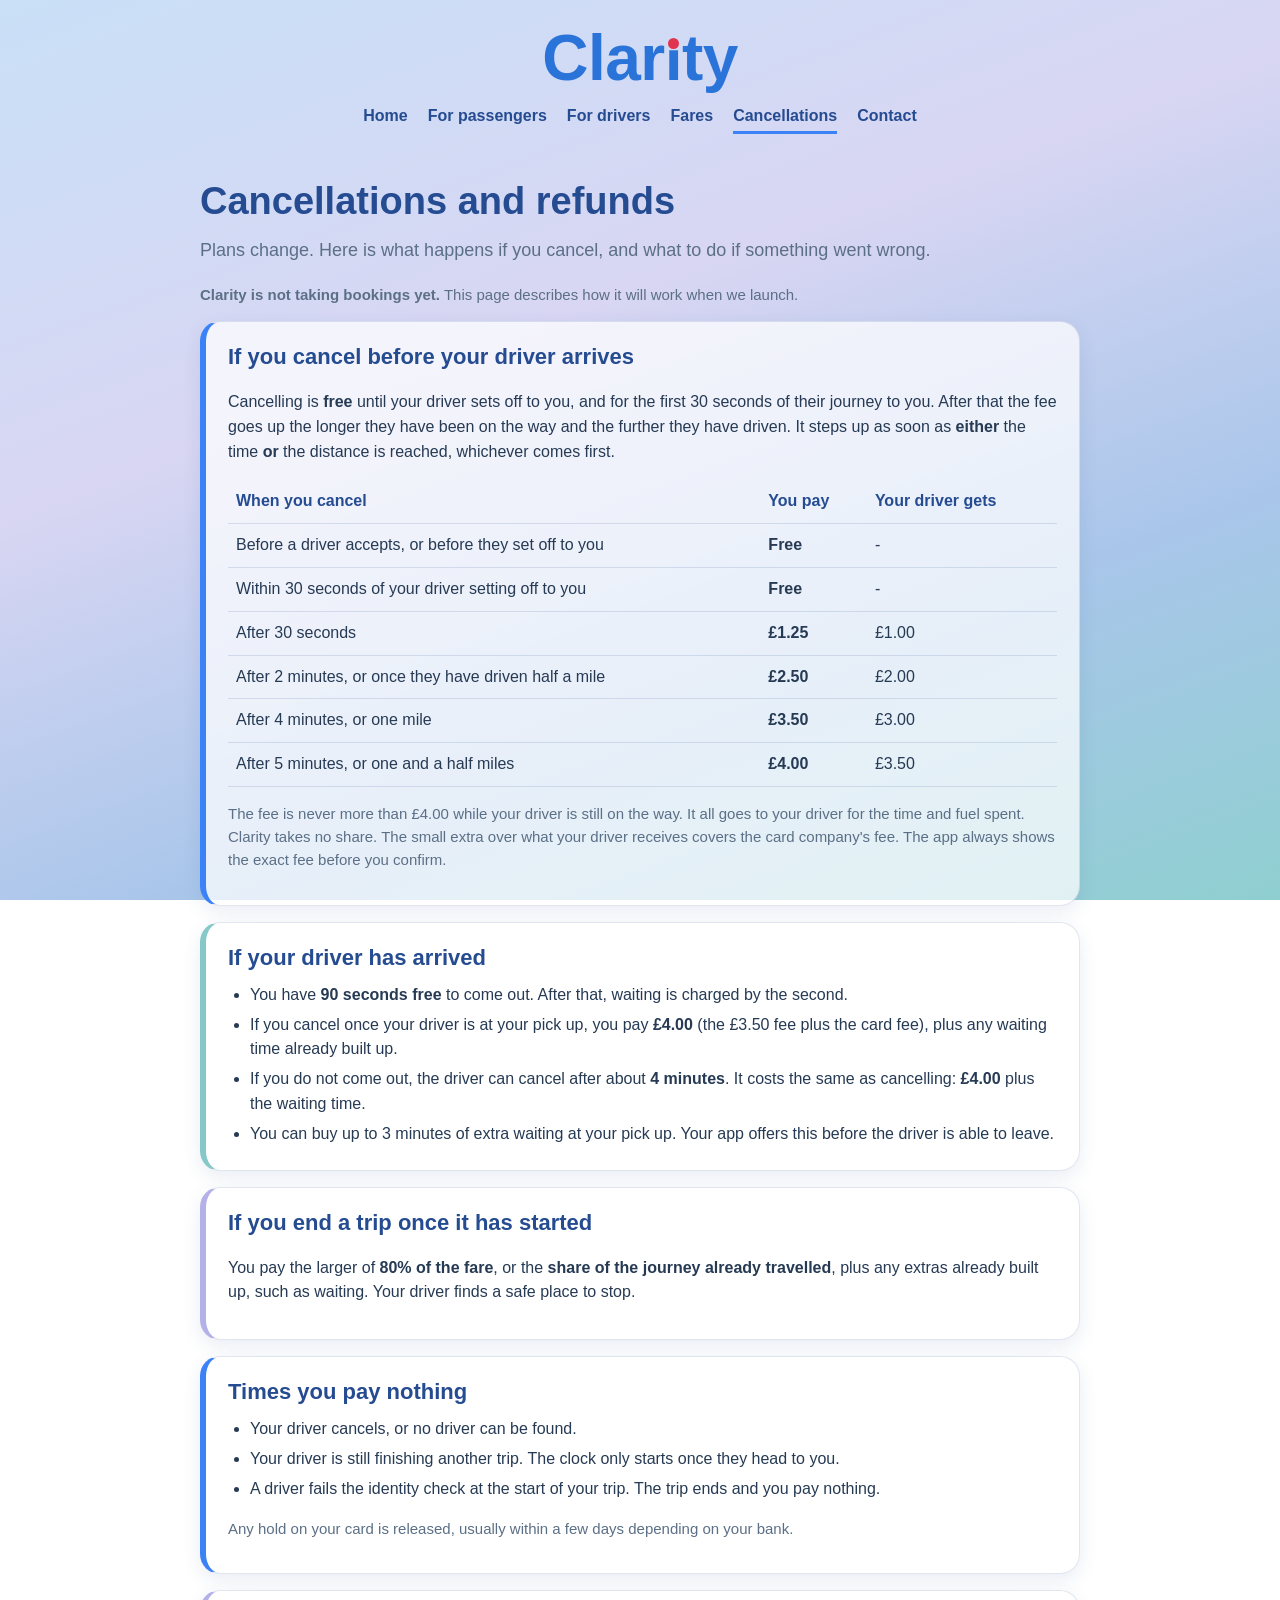
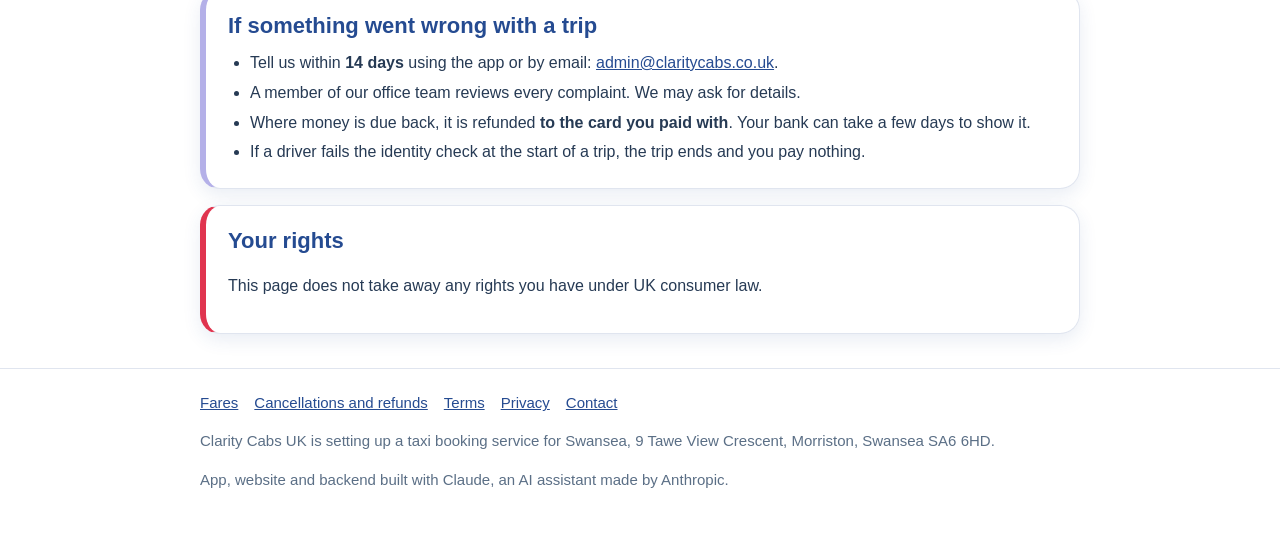
==== cancellations.html @ 17a3097c "Clarity website, pre-launch: coming soon to Swansea Co-Authored-By: Claude Sonnet 5.5 <noreply@anthr" ====
<!doctype html>
<html lang="en-GB">
<head>
<meta charset="utf-8">
<meta name="viewport" content="width=device-width, initial-scale=1">
<title>Cancellations and refunds | Clarity</title>
<meta name="description" content="When a trip can be cancelled, what it costs, and how refunds work at Clarity.">
<link rel="stylesheet" href="style.css?v=2">
</head>
<body>
<header class="site"><div class="wrap">
  <a class="mark" href="/" aria-label="Clarity home">Clar<span class="i"><span class="stem">ı</span></span>ty</a>
  <nav>
    <a href="/">Home</a>
    <a href="passengers.html">For passengers</a>
    <a href="drivers.html">For drivers</a>
    <a href="fares.html">Fares</a>
    <a href="cancellations.html" aria-current="page">Cancellations</a>
    <a href="contact.html">Contact</a>
  </nav>
</div></header>

<main class="wrap">
  <h1 class="page">Cancellations and refunds</h1>
  <p class="lead">Plans change. Here is what happens if you cancel, and what to do if something went wrong.</p>
  <p class="note"><strong>Clarity is not taking bookings yet.</strong> This page describes how it will work when we launch.</p>

  <div class="card">
    <h2>If you cancel before your driver arrives</h2>
    <p>Cancelling is <strong>free</strong> until your driver sets off to you, and for the first 30 seconds of their journey to you. After that the fee goes up the longer they have been on the way and the further they have driven. It steps up as soon as <strong>either</strong> the time <strong>or</strong> the distance is reached, whichever comes first.</p>
    <table>
      <tr><th>When you cancel</th><th>You pay</th><th>Your driver gets</th></tr>
      <tr><td>Before a driver accepts, or before they set off to you</td><td><strong>Free</strong></td><td>-</td></tr>
      <tr><td>Within 30 seconds of your driver setting off to you</td><td><strong>Free</strong></td><td>-</td></tr>
      <tr><td>After 30 seconds</td><td><strong>£1.25</strong></td><td>£1.00</td></tr>
      <tr><td>After 2 minutes, or once they have driven half a mile</td><td><strong>£2.50</strong></td><td>£2.00</td></tr>
      <tr><td>After 4 minutes, or one mile</td><td><strong>£3.50</strong></td><td>£3.00</td></tr>
      <tr><td>After 5 minutes, or one and a half miles</td><td><strong>£4.00</strong></td><td>£3.50</td></tr>
    </table>
    <p class="note">The fee is never more than £4.00 while your driver is still on the way. It all goes to your driver for the time and fuel spent. Clarity takes no share. The small extra over what your driver receives covers the card company's fee. The app always shows the exact fee before you confirm.</p>
  </div>

  <div class="card teal">
    <h2>If your driver has arrived</h2>
    <ul>
      <li>You have <strong>90 seconds free</strong> to come out. After that, waiting is charged by the second.</li>
      <li>If you cancel once your driver is at your pick up, you pay <strong>£4.00</strong> (the £3.50 fee plus the card fee), plus any waiting time already built up.</li>
      <li>If you do not come out, the driver can cancel after about <strong>4 minutes</strong>. It costs the same as cancelling: <strong>£4.00</strong> plus the waiting time.</li>
      <li>You can buy up to 3 minutes of extra waiting at your pick up. Your app offers this before the driver is able to leave.</li>
    </ul>
  </div>

  <div class="card lilac">
    <h2>If you end a trip once it has started</h2>
    <p>You pay the larger of <strong>80% of the fare</strong>, or the <strong>share of the journey already travelled</strong>, plus any extras already built up, such as waiting. Your driver finds a safe place to stop.</p>
  </div>

  <div class="card">
    <h2>Times you pay nothing</h2>
    <ul>
      <li>Your driver cancels, or no driver can be found.</li>
      <li>Your driver is still finishing another trip. The clock only starts once they head to you.</li>
      <li>A driver fails the identity check at the start of your trip. The trip ends and you pay nothing.</li>
    </ul>
    <p class="note">Any hold on your card is released, usually within a few days depending on your bank.</p>
  </div>


  <div class="card lilac">
    <h2>If something went wrong with a trip</h2>
    <ul>
      <li>Tell us within <strong>14 days</strong> using the app or by email: <a href="mailto:admin@claritycabs.co.uk">admin@claritycabs.co.uk</a>.</li>
      <li>A member of our office team reviews every complaint. We may ask for details.</li>
      <li>Where money is due back, it is refunded <strong>to the card you paid with</strong>. Your bank can take a few days to show it.</li>
      <li>If a driver fails the identity check at the start of a trip, the trip ends and you pay nothing.</li>
    </ul>
  </div>

  <div class="card red">
    <h2>Your rights</h2>
    <p>This page does not take away any rights you have under UK consumer law.</p>
  </div>
</main>

<footer class="site"><div class="wrap">
  <a href="fares.html">Fares</a><a href="cancellations.html">Cancellations and refunds</a><a href="terms.html">Terms</a><a href="privacy.html">Privacy</a><a href="contact.html">Contact</a>
  <p>Clarity Cabs UK is setting up a taxi booking service for Swansea, 9 Tawe View Crescent, Morriston, Swansea SA6 6HD.</p>
  <p>App, website and backend built with Claude, an AI assistant made by Anthropic.</p>
</div></footer>
</body>
</html>
---- style.css ----
/* Clarity website: the same icy blue and lilac look as the apps. One stylesheet, no scripts, no outside fonts or trackers. */
:root {
  --navy: #254b91;
  --ink: #263a54;
  --muted: #5b6f86;
  --blue: #3b82f6;
  --red: #e0344f;
  --card: rgba(255, 255, 255, 0.72);
  --edge: rgba(37, 75, 145, 0.14);
}
* { box-sizing: border-box; }
html { -webkit-text-size-adjust: 100%; }
body {
  margin: 0;
  font-family: "Segoe UI", Roboto, "Helvetica Neue", Arial, sans-serif;
  color: var(--ink);
  line-height: 1.55;
  background: linear-gradient(160deg, #c9e0f7 0%, #d8d6f3 38%, #a9c6ea 70%, #8fcfd0 100%) fixed;
  min-height: 100vh;
}
a { color: var(--navy); }
.wrap { max-width: 920px; margin: 0 auto; padding: 0 20px; }

header.site { padding: 26px 0 8px; }
header.site .wrap { display: flex; flex-direction: column; align-items: center; gap: 14px; text-align: center; }
.mark { font-size: 64px; display: block; font-weight: 800; color: #2a74d9; text-decoration: none; letter-spacing: -0.5px; line-height: 1; }
.mark .i { position: relative; display: inline-block; }
.mark .stem { display: inline-block; clip-path: inset(0.38em 0 0 0); }
.mark .i::after { content: ""; position: absolute; left: 50%; top: 0.18em; width: 0.18em; height: 0.18em; margin-left: -0.09em; border-radius: 50%; background: var(--red); }
nav { display: flex; flex-wrap: wrap; justify-content: center; gap: 6px 20px; }
nav a { text-decoration: none; font-weight: 600; color: var(--navy); }
nav a[aria-current="page"] { border-bottom: 3px solid var(--blue); padding-bottom: 2px; }

.hero { padding: 22px 0 18px; text-align: left; }
.hero h1 { font-size: clamp(30px, 6vw, 46px); line-height: 1.12; margin: 0 0 14px; color: var(--navy); }
.hero p { font-size: 19px; max-width: 640px; margin: 0 0 12px; color: var(--ink); }
.soon { display: inline-block; background: var(--navy); color: #fff; font-weight: 700; padding: 8px 16px; border-radius: 22px; margin-top: 6px; }

h1.page { font-size: clamp(28px, 5vw, 38px); color: var(--navy); margin: 30px 0 6px; }
h2 { font-size: 22px; color: var(--navy); margin: 0 0 8px; }
.lead { font-size: 18px; color: var(--muted); margin: 0 0 18px; }

.card { background: var(--card); border: 1px solid var(--edge); border-left: 6px solid var(--blue); border-radius: 20px; padding: 18px 22px; margin: 0 0 16px; box-shadow: 0 6px 18px rgba(37, 75, 145, 0.10); }
.card.teal { border-left-color: #86c8c8; }
.card.lilac { border-left-color: #b4b0e8; }
.card.red { border-left-color: var(--red); }
.card ul, .card ol { margin: 6px 0 4px; padding-left: 22px; }
.card li { margin: 5px 0; }
.grid { display: grid; gap: 16px; grid-template-columns: repeat(auto-fit, minmax(260px, 1fr)); }
.grid .card { margin: 0; }

table { width: 100%; border-collapse: collapse; margin: 8px 0 4px; }
th, td { text-align: left; padding: 9px 8px; border-bottom: 1px solid var(--edge); vertical-align: top; }
th { color: var(--navy); }

.badges { display: flex; flex-wrap: wrap; gap: 12px; margin-top: 18px; }
.store { display: inline-flex; flex-direction: column; justify-content: center; min-width: 190px; padding: 10px 20px; border-radius: 14px; background: #1b2740; color: #fff; opacity: 0.55; cursor: default; line-height: 1.2; }
.store small { font-size: 12px; letter-spacing: 0.4px; }
.store strong { font-size: 20px; }
.steps-list { list-style: none; margin: 8px 0 2px; padding: 0; }
.steps-list li { display: flex; gap: 12px; align-items: flex-start; margin: 0 0 12px; }
.num { flex: none; width: 28px; height: 28px; border-radius: 50%; background: var(--blue); color: #fff; font-weight: 800; display: flex; align-items: center; justify-content: center; }
.video { max-width: 520px; max-height: 190px; aspect-ratio: 16 / 9; border: 2px dashed rgba(37, 75, 145, 0.35); border-radius: 18px; background: rgba(255, 255, 255, 0.45); display: flex; align-items: center; justify-content: center; color: var(--muted); font-weight: 700; margin: 6px 0 8px; }
.note { font-size: 15px; color: var(--muted); }
.todo { background: #fff4c9; border: 1px dashed #d9a400; padding: 1px 6px; border-radius: 6px; font-weight: 600; }

footer.site { margin-top: 34px; padding: 22px 0 40px; border-top: 1px solid var(--edge); font-size: 15px; color: var(--muted); }
footer.site a { margin-right: 16px; }
@media (max-width: 520px) { .hide-sm { display: none; } .card { padding: 16px 16px; } nav a { font-size: 14.5px; } .mark { font-size: 50px; } nav { gap: 6px 14px; } }

/* screen galleries (passenger and driver pages) */
.shots { display: flex; gap: 18px; overflow-x: auto; scroll-snap-type: x proximity; padding: 4px 4px 14px; margin: 10px 0 0; align-items: flex-start; -webkit-overflow-scrolling: touch; }
.shots figure { margin: 0; text-align: center; flex: 0 0 180px; scroll-snap-align: start; }
.shots img { width: 100%; max-width: 260px; height: auto; border-radius: 22px; border: 1px solid var(--edge); box-shadow: 0 8px 22px rgba(37, 75, 145, 0.18); }
.shots figcaption { font-size: 15px; color: var(--ink); margin-top: 8px; }
.shots figcaption strong { display: block; color: var(--navy); }

/* driver calculator */
.calc { display: grid; gap: 12px; grid-template-columns: repeat(auto-fit, minmax(220px, 1fr)); margin: 12px 0; }
.calc label { display: block; font-weight: 600; color: var(--navy); font-size: 15px; }
.calc input { display: block; width: 100%; margin-top: 6px; padding: 11px 12px; font-size: 18px; border: 1px solid var(--edge); border-radius: 12px; background: #fff; color: var(--ink); }
.calcout { font-size: 19px; font-weight: 700; color: var(--navy); background: rgba(255,255,255,.75); border-radius: 14px; padding: 14px 16px; margin: 6px 0 10px; }
.calc select { display: block; width: 100%; margin-top: 6px; padding: 11px 12px; font-size: 18px; border: 1px solid var(--edge); border-radius: 12px; background: #fff; color: var(--ink); }

.shares { display: flex; flex-wrap: wrap; align-items: center; gap: 10px; margin-top: 12px; }
a.share { display: inline-flex; align-items: center; justify-content: center; width: 44px; height: 44px; border-radius: 50%; background: var(--blue); color: #fff; }
a.share svg { width: 22px; height: 22px; fill: currentColor; }
a.share:hover, a.share:focus-visible { background: var(--red); }
.grid.after { margin-bottom: 30px; }
.tablewrap { overflow-x: auto; }
.tablewrap table { min-width: 560px; font-size: 15px; }
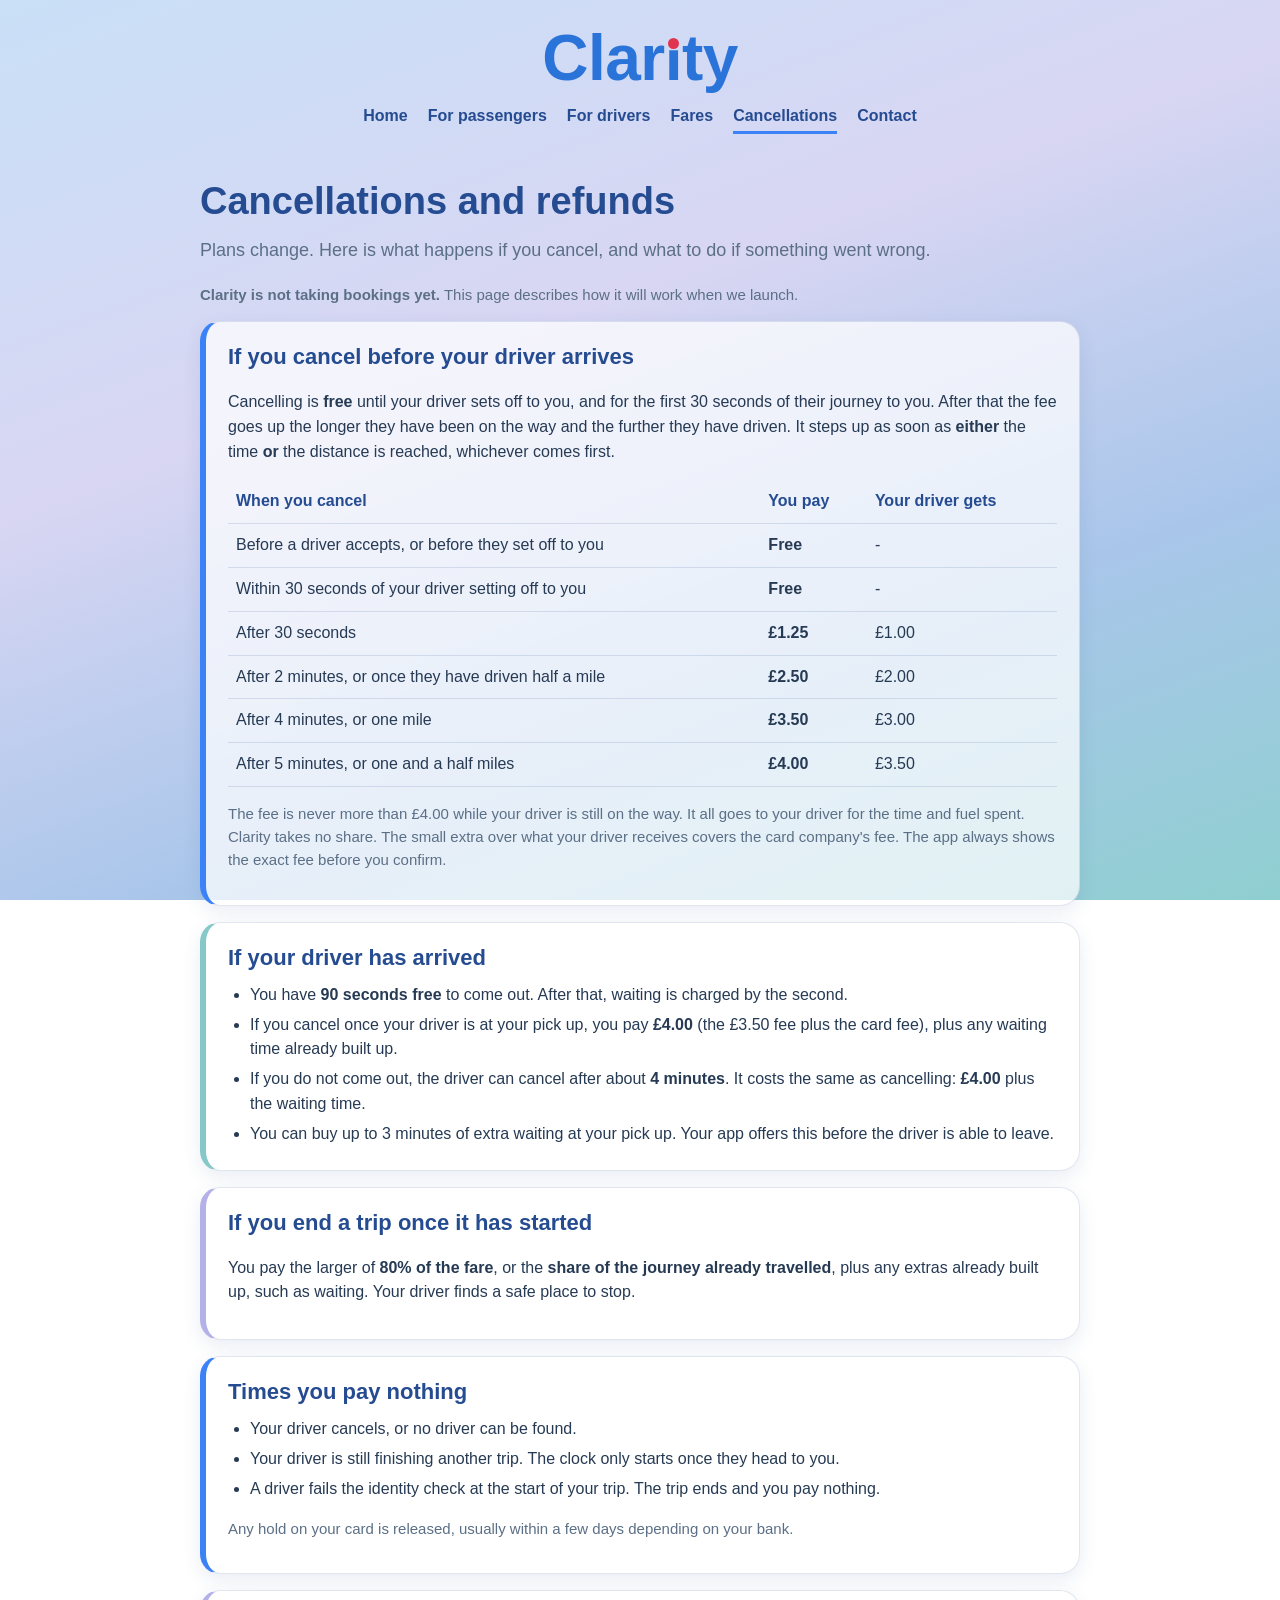
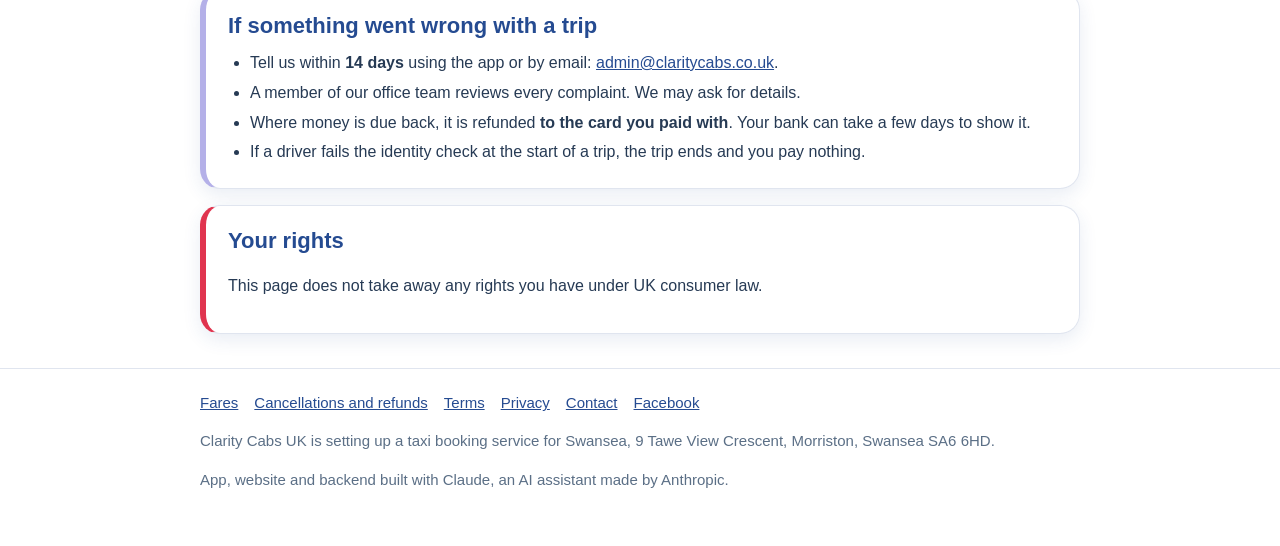
==== commit dd0cbdba: "Website update: Facebook link Co-Authored-By: Claude Sonnet 5.5 <noreply@anthropic.com>" ====
--- a/cancellations.html
+++ b/cancellations.html
@@ -83,9 +83,10 @@
 </main>
 
 <footer class="site"><div class="wrap">
-  <a href="fares.html">Fares</a><a href="cancellations.html">Cancellations and refunds</a><a href="terms.html">Terms</a><a href="privacy.html">Privacy</a><a href="contact.html">Contact</a>
+  <a href="fares.html">Fares</a><a href="cancellations.html">Cancellations and refunds</a><a href="terms.html">Terms</a><a href="privacy.html">Privacy</a><a href="contact.html">Contact</a><a href="https://www.facebook.com/ClarityCabsUK" target="_blank" rel="noopener">Facebook</a>
   <p>Clarity Cabs UK is setting up a taxi booking service for Swansea, 9 Tawe View Crescent, Morriston, Swansea SA6 6HD.</p>
   <p>App, website and backend built with Claude, an AI assistant made by Anthropic.</p>
 </div></footer>
+<script data-goatcounter="https://claritycabs.goatcounter.com/count" async src="https://gc.zgo.at/count.js"></script>
 </body>
 </html>
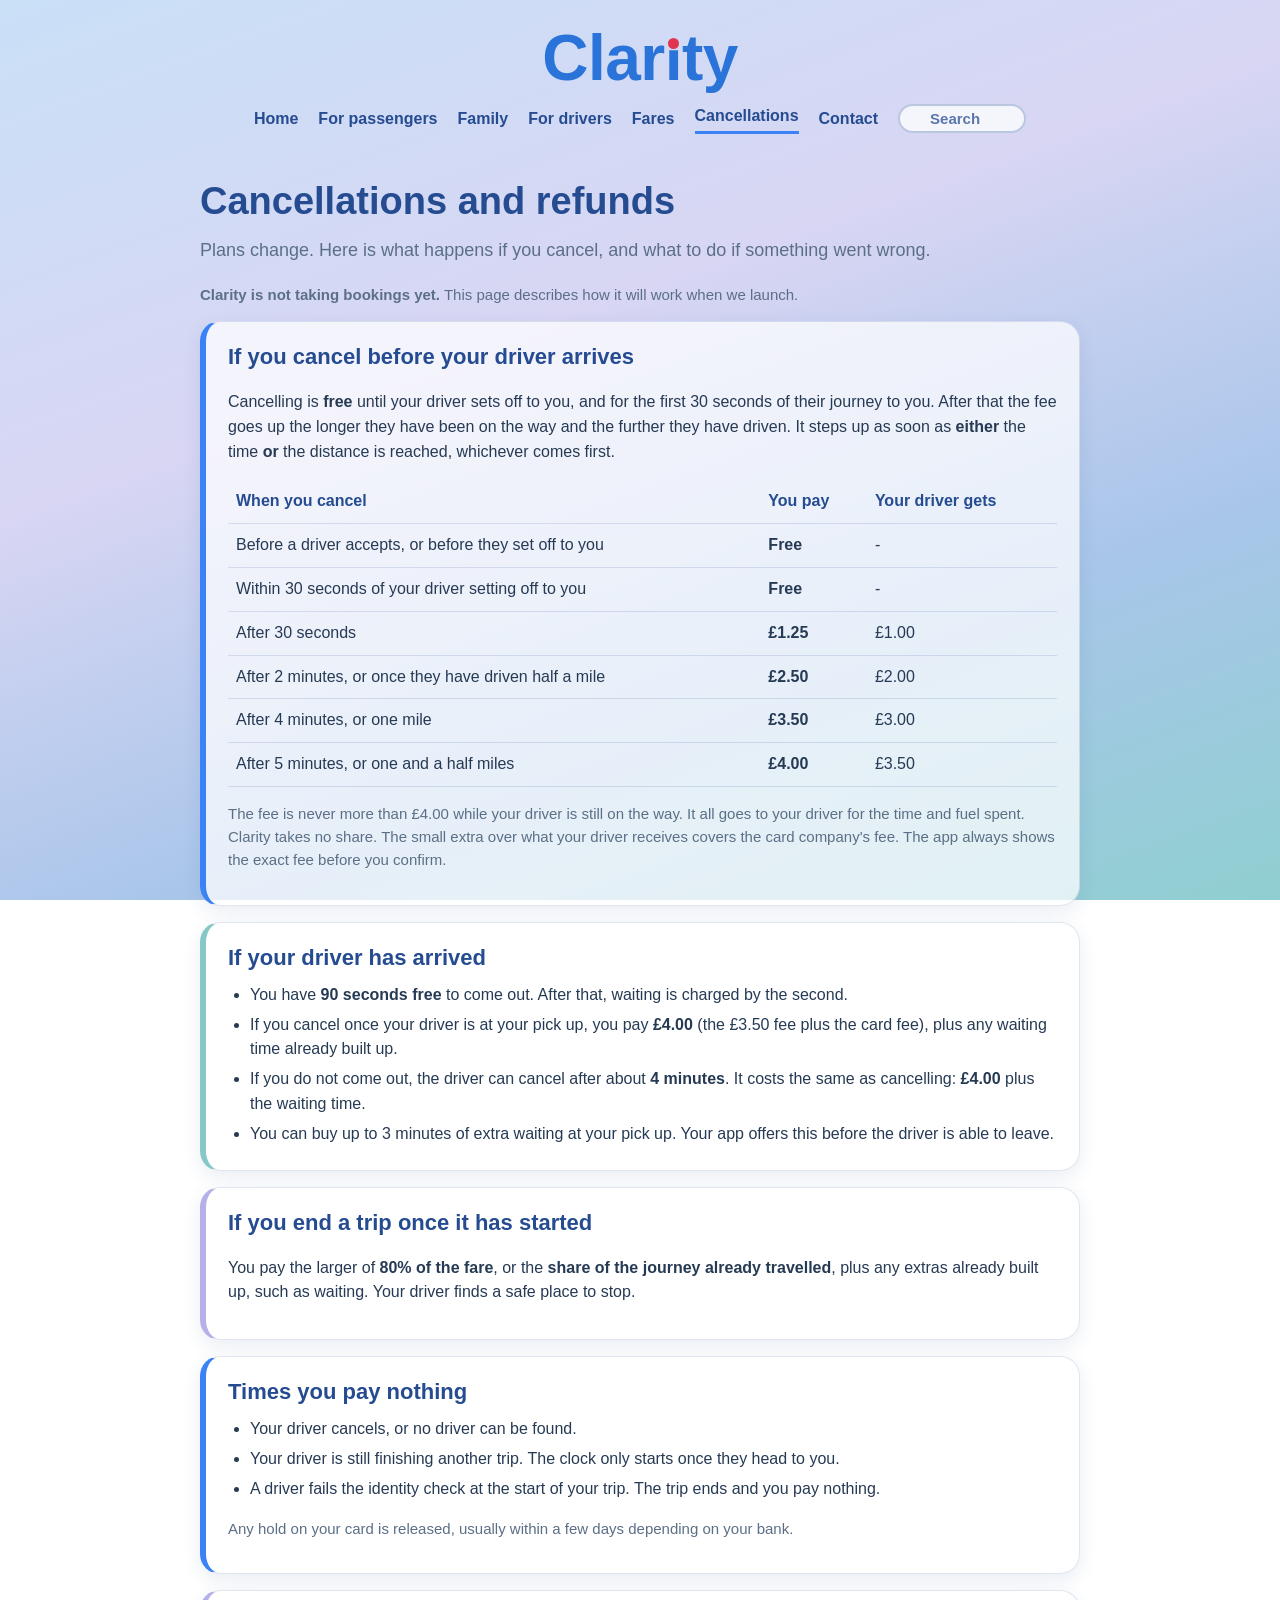
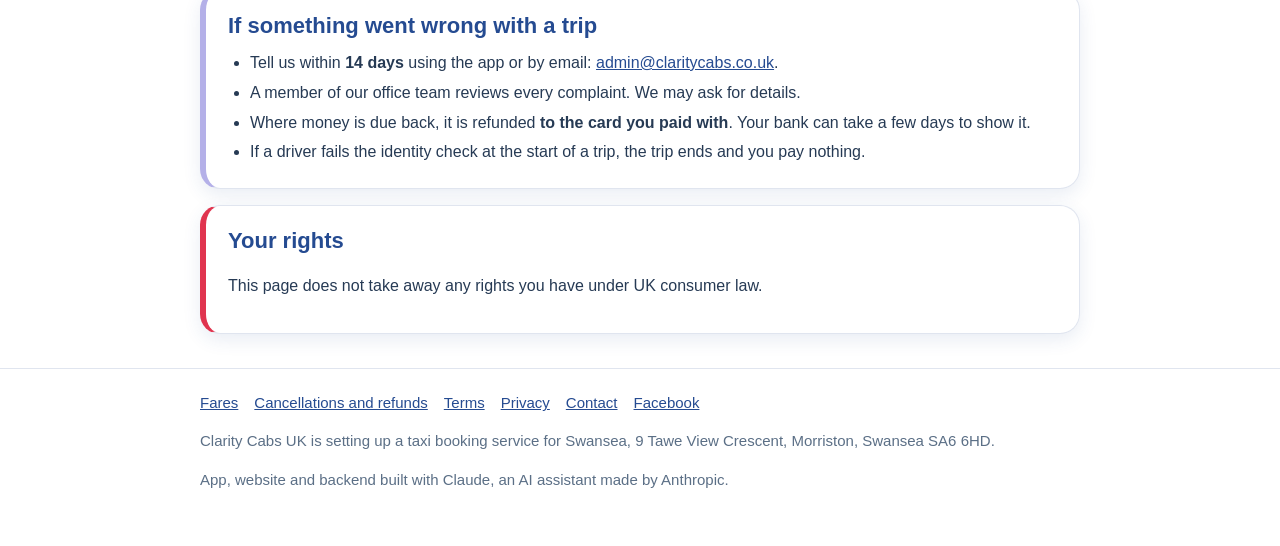
==== commit 21b9d02b: "Website update Co-Authored-By: Claude Sonnet 5.5 <noreply@anthropic.com>" ====
--- a/cancellations.html
+++ b/cancellations.html
@@ -5,7 +5,14 @@
 <meta name="viewport" content="width=device-width, initial-scale=1">
 <title>Cancellations and refunds | Clarity</title>
 <meta name="description" content="When a trip can be cancelled, what it costs, and how refunds work at Clarity.">
-<link rel="stylesheet" href="style.css?v=2">
+<meta property="og:type" content="website">
+<meta property="og:site_name" content="Clarity Cabs UK">
+<meta property="og:title" content="Cancellations and refunds | Clarity">
+<meta property="og:description" content="When a trip can be cancelled, what it costs, and how refunds work at Clarity.">
+<meta property="og:url" content="https://claritycabs.co.uk/cancellations.html">
+<meta property="og:image" content="https://claritycabs.co.uk/img/og-clarity.png">
+<meta name="twitter:card" content="summary_large_image">
+<link rel="stylesheet" href="style.css?v=20">
 </head>
 <body>
 <header class="site"><div class="wrap">
@@ -13,10 +20,15 @@
   <nav>
     <a href="/">Home</a>
     <a href="passengers.html">For passengers</a>
+    <a href="family.html">Family</a>
     <a href="drivers.html">For drivers</a>
     <a href="fares.html">Fares</a>
     <a href="cancellations.html" aria-current="page">Cancellations</a>
     <a href="contact.html">Contact</a>
+    <form class="search" role="search" onsubmit="return false">
+      <input type="search" id="site-search" placeholder="Search" aria-label="Search the site" autocomplete="off">
+      <div id="search-results" class="search-results" hidden></div>
+    </form>
   </nav>
 </div></header>
 
@@ -88,5 +100,6 @@
   <p>App, website and backend built with Claude, an AI assistant made by Anthropic.</p>
 </div></footer>
 <script data-goatcounter="https://claritycabs.goatcounter.com/count" async src="https://gc.zgo.at/count.js"></script>
+<script src="search.js?v=20" defer></script>
 </body>
 </html>
--- a/style.css
+++ b/style.css
@@ -27,7 +27,7 @@
 .mark .i { position: relative; display: inline-block; }
 .mark .stem { display: inline-block; clip-path: inset(0.38em 0 0 0); }
 .mark .i::after { content: ""; position: absolute; left: 50%; top: 0.18em; width: 0.18em; height: 0.18em; margin-left: -0.09em; border-radius: 50%; background: var(--red); }
-nav { display: flex; flex-wrap: wrap; justify-content: center; gap: 6px 20px; }
+nav { display: flex; flex-wrap: wrap; justify-content: center; align-items: center; gap: 6px 20px; }
 nav a { text-decoration: none; font-weight: 600; color: var(--navy); }
 nav a[aria-current="page"] { border-bottom: 3px solid var(--blue); padding-bottom: 2px; }
 
@@ -89,3 +89,58 @@
 .grid.after { margin-bottom: 30px; }
 .tablewrap { overflow-x: auto; }
 .tablewrap table { min-width: 560px; font-size: 15px; }
+
+/* trip calculator: three smaller cards (the trip | your current company | Clarity), built like the rest of the page: glass cards, coloured edge, 20px corners, soft shadow, 16px text */
+.calcpick { grid-template-columns: minmax(0, 340px); }
+.calcpick select { font-family: inherit; }
+.tri { display: grid; grid-template-columns: repeat(3, minmax(0, 1fr)); gap: 26px; margin: 12px 0 14px; align-items: start; }
+.tri-col { position: relative; background: var(--card); border: 1px solid var(--edge); border-left: 6px solid var(--blue); border-radius: 20px; padding: 14px 16px 8px; box-shadow: 0 6px 18px rgba(37, 75, 145, 0.10); min-width: 0; }
+.tri-left { border-left-color: #b4b0e8; }
+.tri-right { border-left-color: #86c8c8; }
+.tri-right::before { content: ""; position: absolute; left: -15px; top: 4px; bottom: 4px; width: 2px; background: var(--navy); border-radius: 2px; }
+.tri-col h4 { margin: 0 0 4px; font-size: 18px; color: var(--navy); }
+.tri-right h4 { text-align: right; }
+.tri-line { display: flex; align-items: center; gap: 10px; min-height: 56px; padding: 7px 0; box-sizing: border-box; border-top: 1px solid var(--edge); min-width: 0; }
+.tri .lab { flex: 1; min-width: 0; overflow-wrap: break-word; font-size: 15px; color: var(--ink); line-height: 1.3; }
+.tri-right .lab { text-align: right; }
+.tri .val { flex: 0 0 100px; width: 100px; height: 42px; box-sizing: border-box; display: flex; align-items: center; justify-content: center; font-size: 16px; font-weight: 700; color: var(--navy); white-space: nowrap; background: #fff; border: 1px solid var(--edge); border-radius: 12px; padding: 0 8px; }
+.tri .val:has(input), .tri .val:has(select) { padding: 0; border: 0; background: transparent; }
+.tri .val input, .tri .val select { display: block; width: 100%; height: 42px; box-sizing: border-box; margin: 0; padding: 0 8px; font-family: inherit; font-size: 16px; font-weight: 700; text-align: center; border: 1px solid var(--edge); border-radius: 12px; background: #fff; color: var(--ink); }
+.tri .val select { font-weight: 400; font-size: 15px; text-align: left; padding: 0 4px; }
+.tri-trip .val input[type=time] { font-weight: 400; font-size: 15px; padding: 0 4px; }
+.tri-trip .note { margin: 6px 0 4px; font-size: 14px; }
+.calcsm { font-size: 16px; font-weight: 400; line-height: 1.55; color: var(--ink); background: var(--card); border: 1px solid var(--edge); border-left: 6px solid #86c8c8; border-radius: 20px; padding: 14px 18px; margin: 14px 0; box-shadow: 0 6px 18px rgba(37, 75, 145, 0.10); }
+.calcsm strong { color: var(--navy); }
+@media (max-width: 860px) {
+  .tri { grid-template-columns: minmax(0, 1fr); gap: 14px; }
+  .tri-right::before { display: none; }
+}
+@media (max-width: 560px) {
+  .tri-col { padding: 12px 12px 6px; border-left-width: 5px; border-radius: 16px; }
+  .tri .val { flex: 0 0 96px; width: 96px; }
+  .calcsm { border-radius: 16px; padding: 12px 14px; }
+}
+
+/* green = Clarity is better, red = worse (shown with colour, a tinted box and the words in the summary) */
+.tri .val.good { color: #0f7a4d; background: rgba(22,140,90,.12); border-color: rgba(22,140,90,.55); }
+.tri .val.bad { color: #c22340; background: rgba(224,52,79,.10); border-color: rgba(224,52,79,.55); }
+.calcsm .gd { color: #0f7a4d; font-weight: 700; }
+.calcsm .bd { color: #c22340; font-weight: 700; }
+.calckey { margin: 0 0 4px; font-size: 14px; }
+.calckey .kg { color: #0f7a4d; font-weight: 700; }
+.calckey .kr { color: #c22340; font-weight: 700; }
+
+/* the search box, in the menu row (David, 24 Nov 2026) */
+form.search { position: relative; flex: 0 0 auto; width: 128px; margin: 0; display: flex; align-items: center; }
+form.search input { width: 100%; box-sizing: border-box; font: inherit; font-size: 15px; font-weight: 600; line-height: 24.8px; height: 29px; padding: 0 12px; margin: 0; display: block; text-align: center; border-radius: 999px; border: 2px solid #b9c8e0; background: rgba(255,255,255,.75); color: var(--navy); }
+form.search input::placeholder { color: var(--navy); opacity: .75; font-weight: 600; }
+form.search input:focus { outline: 3px solid var(--blue); outline-offset: 1px; background: #fff; }
+.search-results { position: absolute; z-index: 20; right: 0; top: calc(100% + 6px); width: min(360px, 92vw); text-align: left; background: #fff; border-radius: 16px; box-shadow: 0 10px 30px rgba(37,75,145,.25); border: 1px solid #d5dff0; max-height: 70vh; overflow: auto; }
+.search-results a { display: block; padding: 12px 16px; text-decoration: none; color: var(--navy); border-top: 1px solid #e6edf8; font-weight: 400; }
+.search-results a:first-child { border-top: none; }
+.search-results a:hover, .search-results a:focus, .search-results a.on { background: #eef3fc; }
+.search-results strong { display: block; font-size: 16px; font-weight: 700; }
+.search-results span { display: block; font-size: 14px; color: #53607a; margin-top: 2px; }
+.search-results mark { background: #ffe9a8; color: inherit; border-radius: 3px; }
+.search-results p { margin: 0; padding: 14px 16px; color: #53607a; }
+@media (max-width: 520px) { form.search { width: 104px; } form.search input { font-size: 13px; line-height: 23px; height: 27px; } .search-results { right: auto; left: 50%; transform: translateX(-50%); } }
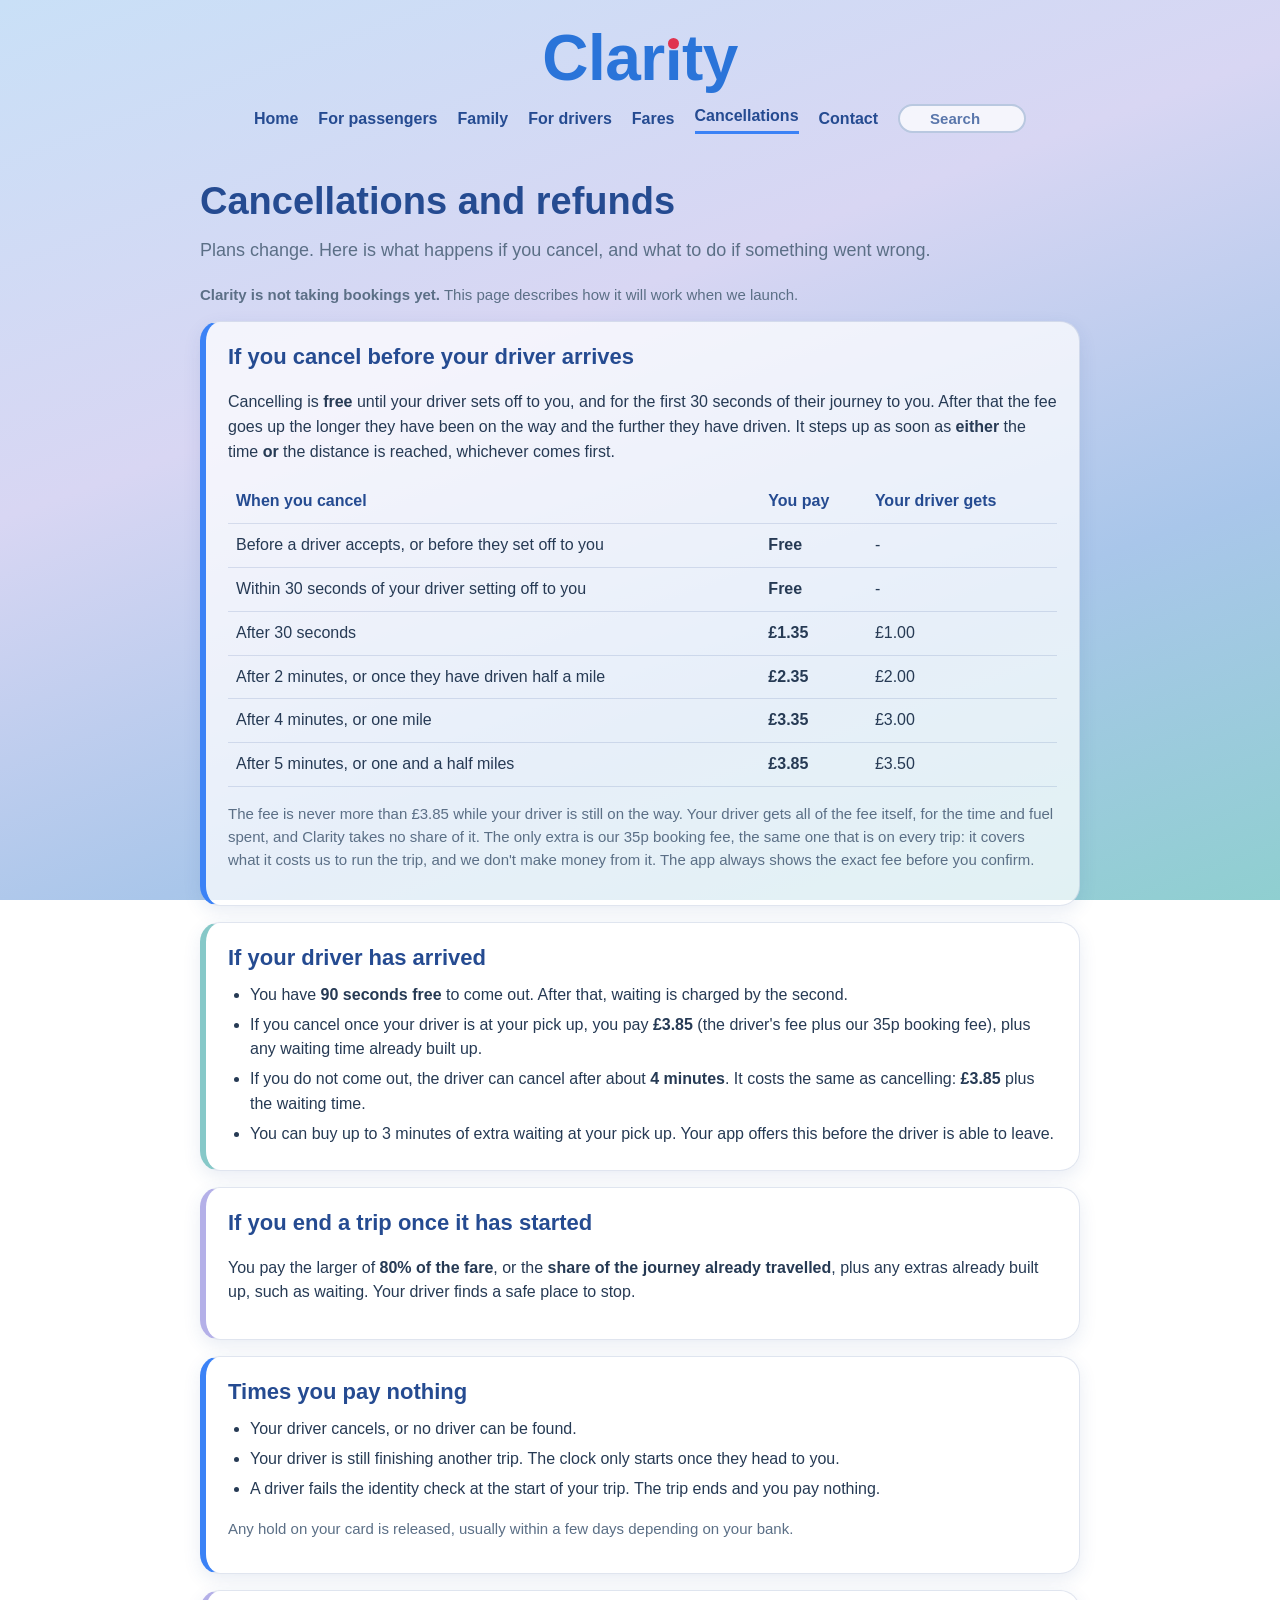
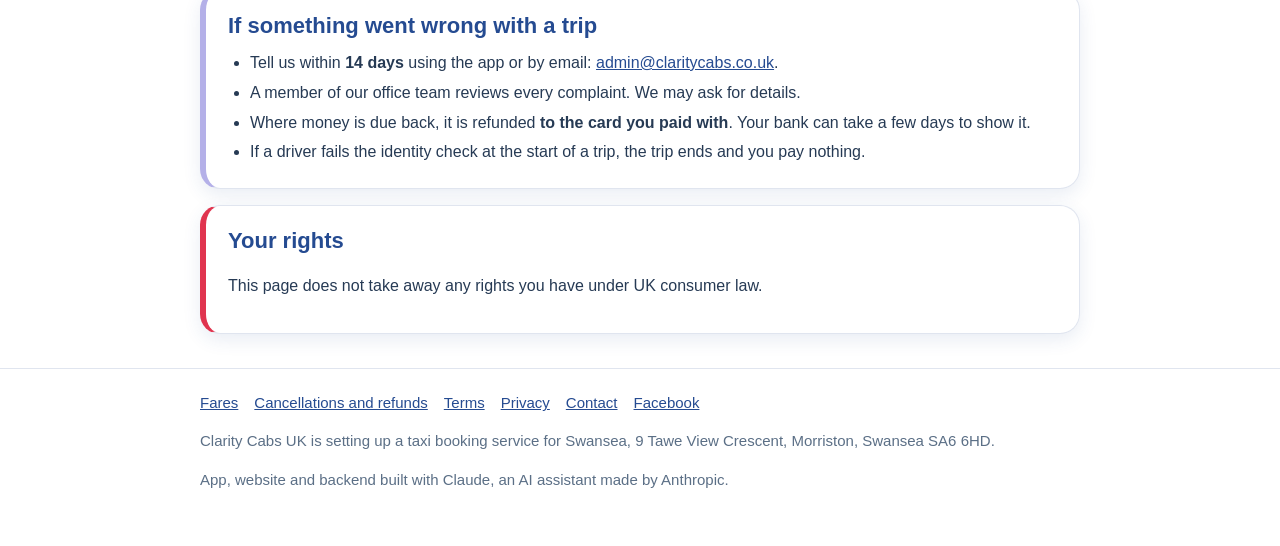
==== commit 15f45bd0: "Website update Co-Authored-By: Claude Sonnet 5.5 <noreply@anthropic.com>" ====
--- a/cancellations.html
+++ b/cancellations.html
@@ -44,20 +44,20 @@
       <tr><th>When you cancel</th><th>You pay</th><th>Your driver gets</th></tr>
       <tr><td>Before a driver accepts, or before they set off to you</td><td><strong>Free</strong></td><td>-</td></tr>
       <tr><td>Within 30 seconds of your driver setting off to you</td><td><strong>Free</strong></td><td>-</td></tr>
-      <tr><td>After 30 seconds</td><td><strong>£1.25</strong></td><td>£1.00</td></tr>
-      <tr><td>After 2 minutes, or once they have driven half a mile</td><td><strong>£2.50</strong></td><td>£2.00</td></tr>
-      <tr><td>After 4 minutes, or one mile</td><td><strong>£3.50</strong></td><td>£3.00</td></tr>
-      <tr><td>After 5 minutes, or one and a half miles</td><td><strong>£4.00</strong></td><td>£3.50</td></tr>
+      <tr><td>After 30 seconds</td><td><strong>£1.35</strong></td><td>£1.00</td></tr>
+      <tr><td>After 2 minutes, or once they have driven half a mile</td><td><strong>£2.35</strong></td><td>£2.00</td></tr>
+      <tr><td>After 4 minutes, or one mile</td><td><strong>£3.35</strong></td><td>£3.00</td></tr>
+      <tr><td>After 5 minutes, or one and a half miles</td><td><strong>£3.85</strong></td><td>£3.50</td></tr>
     </table>
-    <p class="note">The fee is never more than £4.00 while your driver is still on the way. It all goes to your driver for the time and fuel spent. Clarity takes no share. The small extra over what your driver receives covers the card company's fee. The app always shows the exact fee before you confirm.</p>
+    <p class="note">The fee is never more than £3.85 while your driver is still on the way. Your driver gets all of the fee itself, for the time and fuel spent, and Clarity takes no share of it. The only extra is our 35p booking fee, the same one that is on every trip: it covers what it costs us to run the trip, and we don't make money from it. The app always shows the exact fee before you confirm.</p>
   </div>
 
   <div class="card teal">
     <h2>If your driver has arrived</h2>
     <ul>
       <li>You have <strong>90 seconds free</strong> to come out. After that, waiting is charged by the second.</li>
-      <li>If you cancel once your driver is at your pick up, you pay <strong>£4.00</strong> (the £3.50 fee plus the card fee), plus any waiting time already built up.</li>
-      <li>If you do not come out, the driver can cancel after about <strong>4 minutes</strong>. It costs the same as cancelling: <strong>£4.00</strong> plus the waiting time.</li>
+      <li>If you cancel once your driver is at your pick up, you pay <strong>£3.85</strong> (the driver's fee plus our 35p booking fee), plus any waiting time already built up.</li>
+      <li>If you do not come out, the driver can cancel after about <strong>4 minutes</strong>. It costs the same as cancelling: <strong>£3.85</strong> plus the waiting time.</li>
       <li>You can buy up to 3 minutes of extra waiting at your pick up. Your app offers this before the driver is able to leave.</li>
     </ul>
   </div>
